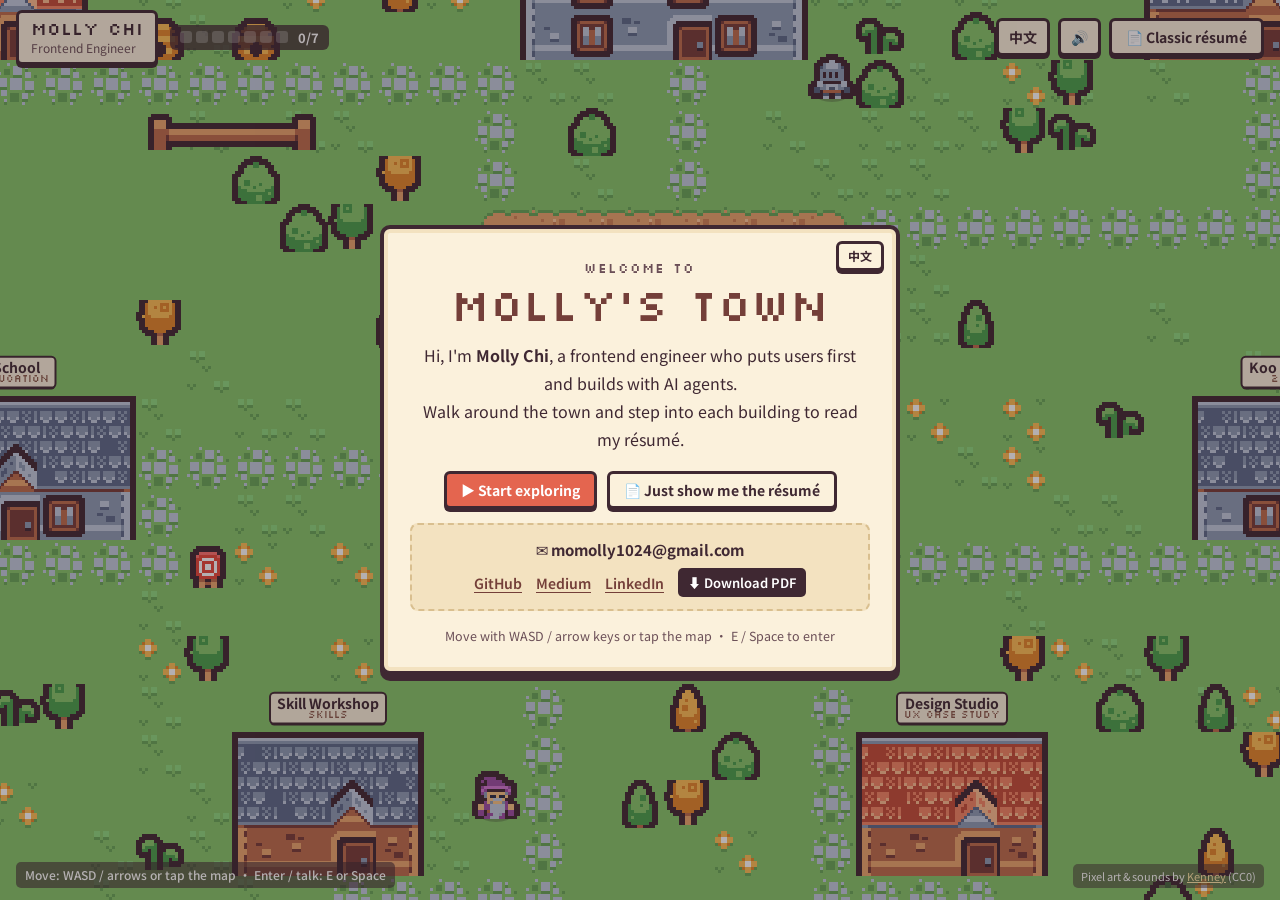
==== index.html @ bb118aad "Molly's Town: interactive résumé site Pixel-town résumé (zh/en) with one-page PDF downloads. Art and" ====
<!doctype html>
<html lang="zh-Hant">
<head>
  <meta charset="utf-8">
  <meta name="viewport" content="width=device-width, initial-scale=1, viewport-fit=cover">
  <title>Molly Chi · Frontend Engineer</title>
  <meta name="description" content="Molly Chi — UX-focused frontend engineer who builds faster with AI (Vue 3 / React / React Native). Explore my résumé as a pixel town, or download the one-page PDF.">
  <link rel="preconnect" href="https://fonts.googleapis.com">
  <link rel="preconnect" href="https://fonts.gstatic.com" crossorigin>
  <link href="https://fonts.googleapis.com/css2?family=Silkscreen:wght@400;700&family=Noto+Sans+TC:wght@400;500;700&display=swap" rel="stylesheet">
  <link rel="icon" href="data:image/svg+xml,<svg xmlns=%22http://www.w3.org/2000/svg%22 viewBox=%220 0 100 100%22><text y=%22.9em%22 font-size=%2290%22>🏡</text></svg>">
  <link rel="stylesheet" href="style.css?v=20261026i">
</head>
<body>
  <canvas id="game" aria-label="Pixel town map"></canvas>

  <header class="hud">
    <div class="hud-name"><strong>Molly Chi</strong><span data-t="hudTitle"></span></div>
    <div class="hud-progress" id="progress" aria-live="polite"></div>
    <div class="hud-actions">
      <button class="btn-icon" id="langBtn" data-t="langToggle"></button>
      <button class="btn-icon" id="muteBtn" aria-label="Sound">🔊</button>
      <a class="btn" id="classicBtn" data-t="classic" href="resume.html"></a>
    </div>
  </header>

  <div class="prompt" id="prompt" hidden></div>
  <div class="hint" id="hint" data-t="hint"></div>

  <div class="touch" id="touch" aria-hidden="true">
    <div class="dpad">
      <button data-dir="up">▲</button>
      <button data-dir="left">◀</button>
      <button data-dir="right">▶</button>
      <button data-dir="down">▼</button>
    </div>
    <button class="abtn" id="aBtn">A</button>
  </div>

  <div class="overlay" id="panelOverlay" hidden>
    <article class="panel" role="dialog" aria-modal="true" aria-labelledby="panelTitle">
      <button class="close" id="panelClose" aria-label="Close">✕</button>
      <div class="panel-body" id="panelBody"></div>
    </article>
  </div>

  <div class="overlay intro" id="intro">
    <div class="panel intro-card">
      <button class="btn-icon intro-lang" id="introLangBtn" data-t="langToggle"></button>
      <p class="eyebrow" data-t="eyebrow"></p>
      <h1>Molly's Town</h1>
      <p class="lead" data-t-html="introLead"></p>
      <div class="intro-actions">
        <button class="btn btn-primary" id="startBtn" data-t="start"></button>
        <a class="btn" id="introClassicBtn" data-t="justResume" href="resume.html"></a>
      </div>
      <div class="intro-contact" id="introContact"></div>
      <p class="small" data-t="introHelp"></p>
    </div>
  </div>

  <footer class="credit">Pixel art &amp; sounds by <a href="https://kenney.nl" target="_blank" rel="noopener">Kenney</a> (CC0)</footer>

  <noscript><p style="padding:2rem;font-family:sans-serif">This interactive résumé needs JavaScript. <a href="assets/Molly_Chi_Resume_EN.pdf">Download PDF (EN)</a> · <a href="assets/Molly_Chi_Resume_ZH.pdf">下載 PDF（中文）</a> · momolly1024@gmail.com</p></noscript>

  <script src="data.js?v=20261026i"></script>
  <script src="game.js?v=20261026i"></script>
</body>
</html>
---- style.css ----
:root {
  --ink: #3f2832;
  --ink-soft: #6b4f57;
  --paper: #fbf1dc;
  --paper-2: #f3e2c0;
  --wood: #b86f50;
  --wood-dark: #743f39;
  --grass: #8fc65a;
  --accent: #e4654f;
  --sky: #4a90b8;
  --pixel: "Silkscreen", "Noto Sans TC", system-ui, sans-serif;
  --body: "Noto Sans TC", system-ui, -apple-system, "PingFang TC", sans-serif;
  --gutter: 16px;
}

* { box-sizing: border-box; }
html, body { margin: 0; height: 100%; }
body {
  background: #6aa84f;
  color: var(--ink);
  font-family: var(--body);
  overflow: hidden;
  -webkit-tap-highlight-color: transparent;
}

#game {
  position: fixed; inset: 0;
  width: 100vw; height: 100vh; height: 100dvh;
  display: block;
  image-rendering: pixelated;
  touch-action: none;
  cursor: pointer;
}

/* ---------- buttons ---------- */
.btn, .btn-icon {
  font: 700 14px/1 var(--body);
  color: var(--ink);
  background: var(--paper);
  border: 3px solid var(--ink);
  border-radius: 6px;
  padding: 9px 14px;
  box-shadow: 0 3px 0 var(--ink);
  cursor: pointer;
  white-space: nowrap;
}
.btn:hover, .btn-icon:hover { background: #fff8e8; }
.btn:active, .btn-icon:active { transform: translateY(3px); box-shadow: 0 0 0 var(--ink); }
.btn:focus-visible, .btn-icon:focus-visible, .close:focus-visible { outline: 3px solid var(--sky); outline-offset: 2px; }
.btn-primary { background: var(--accent); color: #fff; }
.btn-primary:hover { background: #ef7863; }
.btn-icon { padding: 8px 10px; }

/* ---------- HUD ---------- */
.hud {
  position: fixed; top: 0; left: 0; right: 0;
  display: flex; align-items: center; gap: 12px;
  padding: max(10px, env(safe-area-inset-top)) var(--gutter) 10px;
  pointer-events: none;
  z-index: 5;
}
.hud > * { pointer-events: auto; }
.hud-name {
  display: flex; flex-direction: column;
  background: var(--paper); border: 3px solid var(--ink); border-radius: 6px;
  padding: 6px 12px; box-shadow: 0 3px 0 var(--ink);
}
.hud-name strong { font: 400 18px/1.1 var(--pixel); }
.hud-name span { font-size: 12px; color: var(--ink-soft); }
.hud-progress {
  display: flex; gap: 4px; align-items: center;
  background: rgba(63, 40, 50, .78); color: #fff;
  border-radius: 6px; padding: 6px 10px;
  font: 700 13px/1 var(--body);
}
.hud-progress .dot { width: 12px; height: 12px; border-radius: 3px; background: rgba(255,255,255,.25); }
.hud-progress .dot.on { background: #ffd35c; }
.hud-progress .label { margin-left: 6px; }
.hud-actions { margin-left: auto; display: flex; gap: 8px; }

.prompt {
  position: fixed; left: 50%; bottom: 72px; transform: translateX(-50%);
  background: var(--ink); color: #fff;
  font: 500 15px/1.3 var(--body);
  padding: 8px 14px; border-radius: 6px; z-index: 4;
  pointer-events: none; text-align: center; max-width: calc(100vw - 32px);
}
.prompt kbd {
  display: inline-block; background: var(--paper); color: var(--ink);
  border-radius: 4px; padding: 1px 6px; margin: 0 2px; font: inherit;
}
.hint {
  position: fixed; left: var(--gutter); bottom: 12px; z-index: 3;
  font: 500 12px/1.3 var(--body); color: #fff;
  background: rgba(63, 40, 50, .6); padding: 5px 9px; border-radius: 5px;
  transition: opacity .6s;
}
.hint.fade { opacity: 0; }
.credit {
  position: fixed; right: var(--gutter); bottom: 12px; z-index: 3;
  font-size: 11px; color: #fff; background: rgba(63, 40, 50, .5);
  padding: 4px 8px; border-radius: 5px;
}
.credit a { color: #ffe9a8; }

/* ---------- touch controls ---------- */
.touch { display: none; }
@media (pointer: coarse) {
  .touch { display: block; }
  .hint, .credit { display: none; }
  .dpad {
    position: fixed; left: var(--gutter); bottom: calc(18px + env(safe-area-inset-bottom));
    width: 138px; height: 138px; z-index: 4;
    display: grid; grid-template: repeat(3, 1fr) / repeat(3, 1fr);
  }
  .dpad button, .abtn {
    background: rgba(251, 241, 220, .85); color: var(--ink);
    border: 3px solid var(--ink); border-radius: 8px; font-size: 16px;
    touch-action: none; user-select: none; -webkit-user-select: none;
  }
  .dpad button.held, .abtn.held { background: #ffd35c; }
  .dpad [data-dir=up] { grid-area: 1 / 2; }
  .dpad [data-dir=left] { grid-area: 2 / 1; }
  .dpad [data-dir=right] { grid-area: 2 / 3; }
  .dpad [data-dir=down] { grid-area: 3 / 2; }
  .abtn {
    position: fixed; right: var(--gutter); bottom: calc(40px + env(safe-area-inset-bottom));
    width: 64px; height: 64px; border-radius: 50%; z-index: 4;
    font: 400 22px/1 var(--pixel);
  }
  .prompt { bottom: calc(170px + env(safe-area-inset-bottom)); }
}

/* ---------- overlays & panel ---------- */
.overlay {
  position: fixed; inset: 0; z-index: 10;
  display: flex; align-items: center; justify-content: center;
  padding: var(--gutter);
  background: rgba(40, 26, 32, .45);
}
.overlay[hidden] { display: none; }
.panel {
  position: relative;
  width: min(720px, 100%); max-height: calc(100dvh - 32px);
  overflow: auto;
  background: var(--paper);
  border: 4px solid var(--ink); border-radius: 10px;
  box-shadow: 0 6px 0 var(--ink), inset 0 0 0 4px var(--paper-2);
  padding: 28px 28px 24px;
  animation: pop .18s ease-out;
}
@keyframes pop { from { transform: scale(.94); opacity: 0; } }
.close {
  position: sticky; float: right; top: 0; margin: -12px -12px 0 8px;
  width: 36px; height: 36px; border-radius: 6px;
  border: 3px solid var(--ink); background: var(--paper-2); color: var(--ink);
  font: 400 16px/1 var(--pixel); cursor: pointer; z-index: 1;
}
.panel h2 { font: 700 26px/1.25 var(--body); margin: 0 0 2px; }
.panel .sub { margin: 0 0 18px; color: var(--ink-soft); font-size: 14px; }
.panel .sub b { color: var(--wood-dark); }
.panel h3 { font: 700 17px/1.35 var(--body); margin: 20px 0 6px; }
.panel h3 a { color: inherit; text-decoration-color: var(--wood); text-underline-offset: 3px; }
.panel p { margin: 0 0 10px; line-height: 1.75; font-size: 15px; }
.panel ul { margin: 6px 0 10px; padding-left: 1.2em; line-height: 1.7; font-size: 15px; }
.panel li::marker { color: var(--wood); }
.card {
  background: #fff9ec; border: 2px solid #e2c99c; border-radius: 8px;
  padding: 14px 16px; margin: 12px 0;
}
.card h3 { margin-top: 0; }
.chips { display: flex; flex-wrap: wrap; gap: 6px; margin: 8px 0 2px; padding: 0; list-style: none; }
.chips li {
  font-size: 12.5px; line-height: 1; padding: 6px 9px;
  background: var(--paper-2); border-radius: 999px; border: 1.5px solid #d9bf8f;
}
.chips.strong li { background: var(--ink); color: #fff; border-color: var(--ink); }
.links { display: flex; flex-wrap: wrap; gap: 8px; margin-top: 8px; }
.links a { text-decoration: none; }
.timeline { list-style: none; padding: 0; margin: 8px 0; }
.timeline li { display: grid; grid-template-columns: 56px 1fr; gap: 10px; padding: 6px 0; border-bottom: 1px dashed #dcc39a; }
.timeline b { font-family: var(--pixel); color: var(--wood-dark); }
.panel-foot { margin-top: 18px; display: flex; flex-wrap: wrap; gap: 8px; justify-content: space-between; align-items: center; font-size: 13px; color: var(--ink-soft); }

/* ---------- intro ---------- */
.intro { background: rgba(40, 26, 32, .35); }
.intro-card { text-align: center; width: min(520px, 100%); padding: 32px 26px 24px; }
.intro-card .eyebrow { font: 400 14px/1 var(--pixel); color: var(--ink-soft); margin: 0 0 6px; letter-spacing: .08em; }
.intro-card h1 { font: 400 44px/1.05 var(--pixel); margin: 0 0 14px; color: var(--wood-dark); }
.intro-card .lead { font-size: 16px; }
.intro-actions { display: flex; gap: 10px; justify-content: center; flex-wrap: wrap; margin: 18px 0 14px; }
.intro-card .small { font-size: 12.5px; color: var(--ink-soft); margin: 0; }

@media (max-width: 640px) {
  .hud { flex-wrap: wrap; gap: 8px; }
  .hud-name strong { font-size: 16px; }
  .hud-progress { order: 3; }
  .btn { font-size: 13px; padding: 8px 10px; }
  .panel { padding: 22px 18px 18px; }
  .panel h2 { font-size: 22px; }
  .intro-card h1 { font-size: 36px; }
  .timeline li { grid-template-columns: 48px 1fr; }
}

@media (prefers-reduced-motion: reduce) {
  .panel { animation: none; }
}

/* ---------- speech bubble ---------- */
.bubble {
  position: fixed; z-index: 6; transform: translate(-50%, -100%);
  width: max-content; max-width: min(280px, calc(100vw - 32px));
  background: #fff; color: var(--ink);
  border: 3px solid var(--ink); border-radius: 10px;
  padding: 10px 30px 10px 12px; font-size: 14.5px; line-height: 1.6;
  box-shadow: 0 3px 0 var(--ink); cursor: pointer;
}
.bubble[hidden] { display: none; }
.bubble::after {
  content: ""; position: absolute; left: 50%; bottom: -11px; margin-left: -8px;
  border: 8px solid transparent; border-top-color: var(--ink); border-bottom: 0;
}
.bubble .more { position: absolute; right: 10px; bottom: 8px; font-size: 11px; color: var(--wood); animation: blink 1s steps(2) infinite; }
@keyframes blink { 50% { opacity: .2; } }
.panel .chips { padding-left: 0; }

/* ---------- intro contact & language ---------- */
.intro-card { position: relative; }
.intro-lang { position: absolute; top: 12px; right: 12px; font-size: 12px; padding: 6px 9px; }
a.btn { display: inline-flex; align-items: center; text-decoration: none; }
.intro-contact {
  margin: 4px 0 14px; padding: 12px 14px; background: var(--paper-2);
  border: 2px dashed #d9bf8f; border-radius: 8px;
}
.contact-mail { display: inline-block; font-weight: 700; color: var(--ink); font-size: 15px; text-decoration: none; margin-bottom: 8px; word-break: break-all; }
.contact-mail:hover { text-decoration: underline; }
.contact-row { display: flex; flex-wrap: wrap; gap: 6px 14px; justify-content: center; align-items: center; font-size: 14px; }
.contact-row a { color: var(--wood-dark); font-weight: 600; text-underline-offset: 3px; }
.contact-row a.dl {
  background: var(--ink); color: #fff; text-decoration: none; border-radius: 5px; padding: 5px 10px; font-size: 13px;
}
.lead-note { background: #fff4d6; border-left: 4px solid #e4a72b; padding: 8px 12px; border-radius: 4px; }

/* ---------- case study ---------- */
.figure { display: grid; grid-template-columns: 1fr 1fr; gap: 12px; margin: 14px 0 6px; }
.figure figure { margin: 0; }
.figure svg { display: block; width: 100%; height: auto; border-radius: 6px; border: 2px solid var(--ink); }
.figure figcaption { font-size: 13px; margin-top: 6px; color: var(--ink-soft); line-height: 1.4; }
.decision h3 { display: flex; gap: 8px; align-items: center; }
.decision .num {
  flex: none; width: 24px; height: 24px; border-radius: 50%; background: var(--accent); color: #fff;
  font: 700 13px/24px var(--body); text-align: center;
}
.decision p { margin-bottom: 4px; }
.decision .why { color: var(--ink-soft); }
.flow { list-style: none; padding: 0; margin: 8px 0 12px; display: flex; flex-wrap: wrap; gap: 6px; counter-reset: step; }
.flow li {
  counter-increment: step; background: var(--paper-2); border: 1.5px solid #d9bf8f; border-radius: 999px;
  padding: 5px 12px 5px 6px; font-size: 13.5px; display: flex; align-items: center; gap: 6px;
}
.flow li::before {
  content: counter(step); width: 20px; height: 20px; border-radius: 50%; background: var(--ink); color: #fff;
  font-size: 11px; display: grid; place-items: center;
}
@media (max-width: 520px) { .figure { grid-template-columns: 1fr; } }
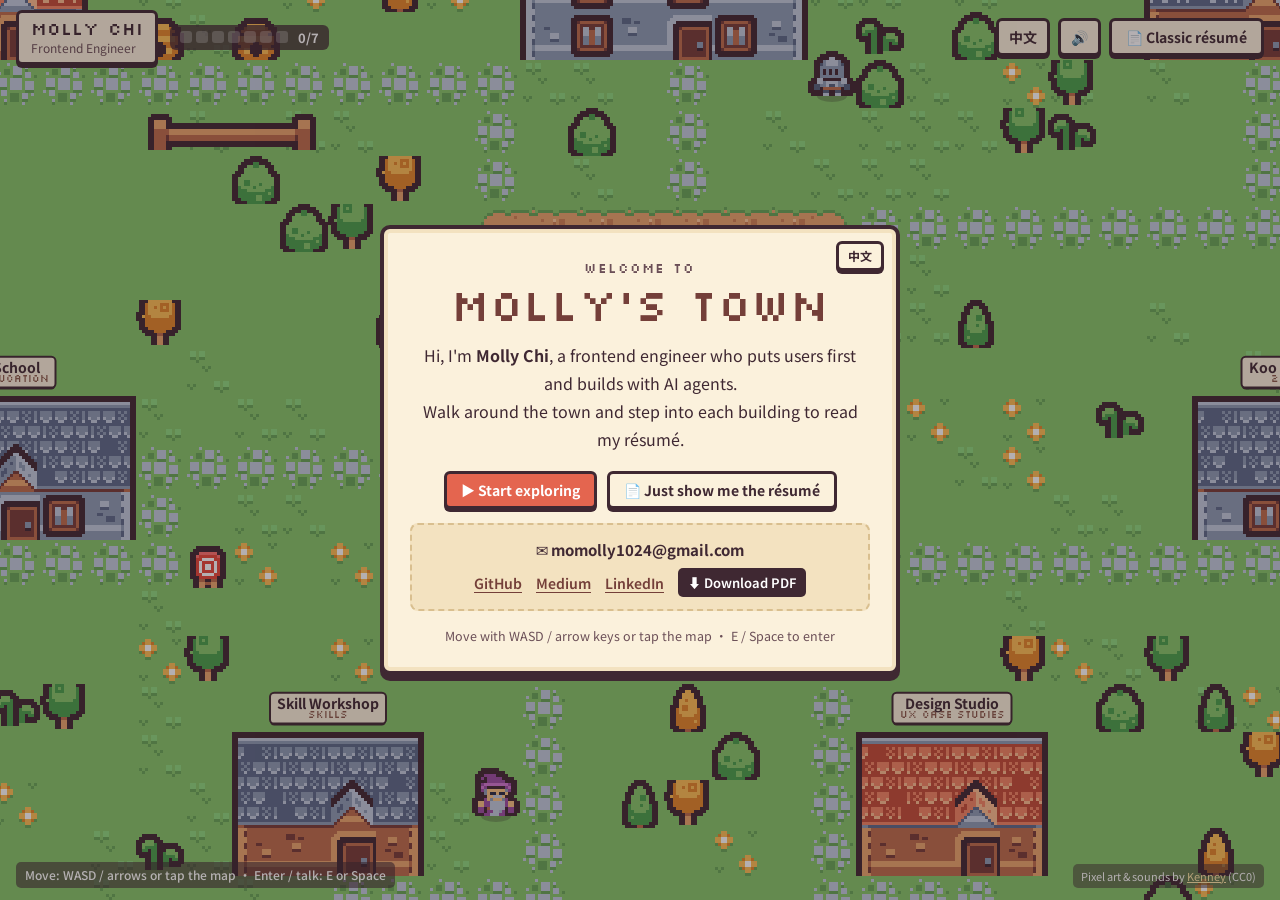
==== commit a6a49463: "Add UX case collection to design studio; update interests - Design studio now shows 6 UX case studie" ====
--- a/index.html
+++ b/index.html
@@ -9,7 +9,7 @@
   <link rel="preconnect" href="https://fonts.gstatic.com" crossorigin>
   <link href="https://fonts.googleapis.com/css2?family=Silkscreen:wght@400;700&family=Noto+Sans+TC:wght@400;500;700&display=swap" rel="stylesheet">
   <link rel="icon" href="data:image/svg+xml,<svg xmlns=%22http://www.w3.org/2000/svg%22 viewBox=%220 0 100 100%22><text y=%22.9em%22 font-size=%2290%22>🏡</text></svg>">
-  <link rel="stylesheet" href="style.css?v=20261026i">
+  <link rel="stylesheet" href="style.css?v=20261028a">
 </head>
 <body>
   <canvas id="game" aria-label="Pixel town map"></canvas>
@@ -63,7 +63,8 @@
 
   <noscript><p style="padding:2rem;font-family:sans-serif">This interactive résumé needs JavaScript. <a href="assets/Molly_Chi_Resume_EN.pdf">Download PDF (EN)</a> · <a href="assets/Molly_Chi_Resume_ZH.pdf">下載 PDF（中文）</a> · momolly1024@gmail.com</p></noscript>
 
-  <script src="data.js?v=20261026i"></script>
-  <script src="game.js?v=20261026i"></script>
+  <script src="data.js?v=20261028a"></script>
+  <script src="ux-cases.js?v=20261028a"></script>
+  <script src="game.js?v=20261028a"></script>
 </body>
 </html>
--- a/style.css
+++ b/style.css
@@ -263,3 +263,19 @@
   font-size: 11px; display: grid; place-items: center;
 }
 @media (max-width: 520px) { .figure { grid-template-columns: 1fr; } }
+
+/* ---------- UX case collection ---------- */
+.eyebrow-sm { font: 600 12px/1 var(--body); letter-spacing: .06em; color: var(--ink-soft); margin: 0 0 8px; text-transform: uppercase; }
+.case-tabs { list-style: none; padding: 0; margin: 0 0 16px; display: flex; flex-wrap: wrap; gap: 6px; }
+.case-tabs button {
+  font: 500 12.5px/1.3 var(--body); color: var(--ink); background: var(--paper-2);
+  border: 1.5px solid #d9bf8f; border-radius: 999px; padding: 6px 10px; cursor: pointer; text-align: left;
+}
+.case-tabs button.on { background: var(--ink); color: #fff; border-color: var(--ink); }
+.case-tabs button:focus-visible { outline: 3px solid var(--sky); outline-offset: 2px; }
+.figure.text { grid-template-columns: 1fr 1fr; }
+.ba { border-radius: 8px; padding: 12px 14px; font-size: 14px; line-height: 1.55; border: 2px solid; }
+.ba b { margin-right: 6px; }
+.ba.before { background: #fdecea; border-color: #e4a39a; }
+.ba.after { background: #eef7e6; border-color: #a9d38a; }
+.next-case { text-align: right; margin-top: 14px; }
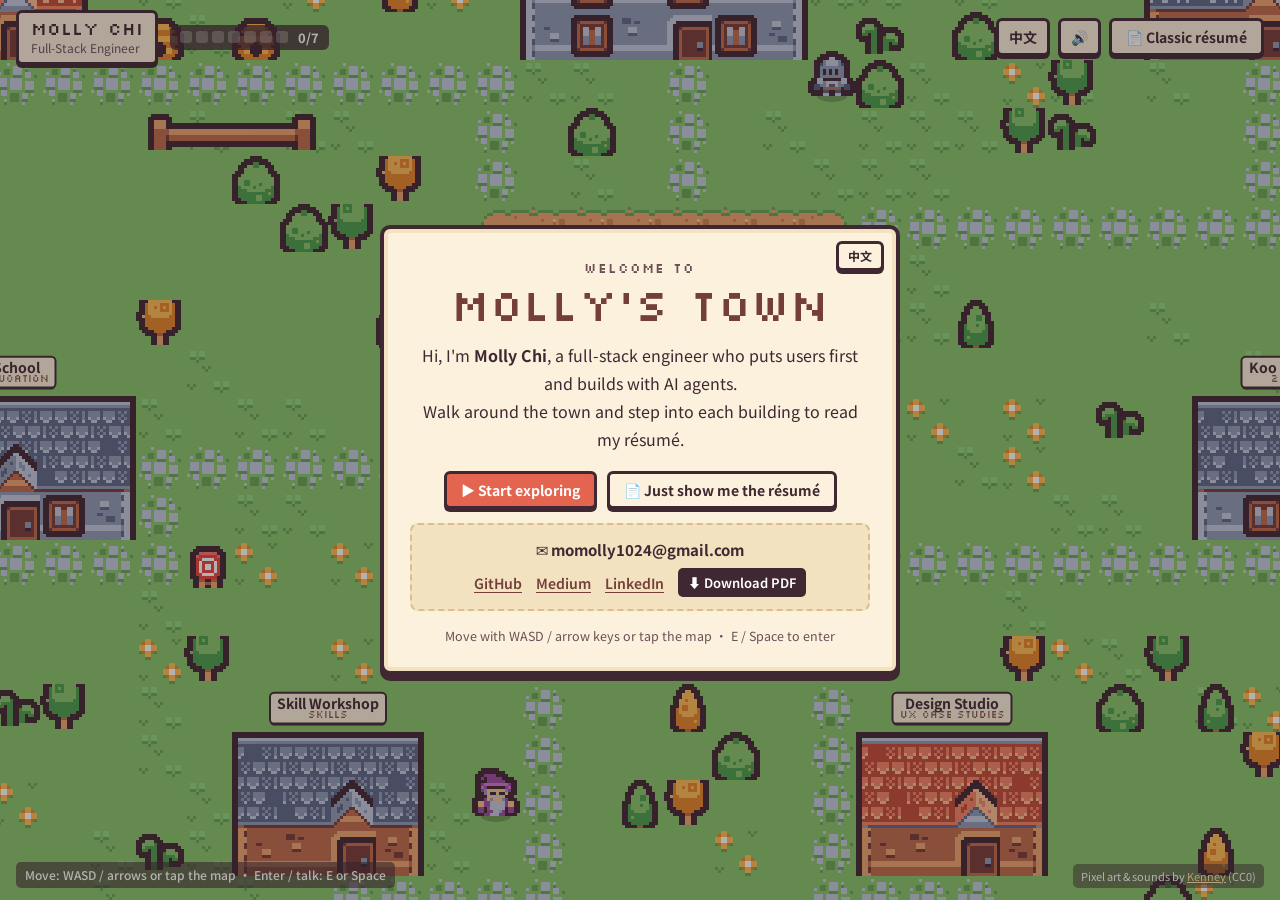
==== commit daecc728: "職稱改為全端工程師（中英、PDF）" ====
--- a/index.html
+++ b/index.html
@@ -3,13 +3,13 @@
 <head>
   <meta charset="utf-8">
   <meta name="viewport" content="width=device-width, initial-scale=1, viewport-fit=cover">
-  <title>Molly Chi · Frontend Engineer</title>
-  <meta name="description" content="Molly Chi — UX-focused frontend engineer who builds faster with AI (Vue 3 / React / React Native). Explore my résumé as a pixel town, or download the one-page PDF.">
+  <title>Molly Chi · Full-Stack Engineer</title>
+  <meta name="description" content="Molly Chi — UX-focused full-stack engineer (frontend-first) who builds faster with AI (Vue 3 / React / React Native). Explore my résumé as a pixel town, or download the one-page PDF.">
   <link rel="preconnect" href="https://fonts.googleapis.com">
   <link rel="preconnect" href="https://fonts.gstatic.com" crossorigin>
   <link href="https://fonts.googleapis.com/css2?family=Silkscreen:wght@400;700&family=Noto+Sans+TC:wght@400;500;700&display=swap" rel="stylesheet">
   <link rel="icon" href="data:image/svg+xml,<svg xmlns=%22http://www.w3.org/2000/svg%22 viewBox=%220 0 100 100%22><text y=%22.9em%22 font-size=%2290%22>🏡</text></svg>">
-  <link rel="stylesheet" href="style.css?v=20261028a">
+  <link rel="stylesheet" href="style.css?v=20261105a">
 </head>
 <body>
   <canvas id="game" aria-label="Pixel town map"></canvas>
@@ -63,8 +63,8 @@
 
   <noscript><p style="padding:2rem;font-family:sans-serif">This interactive résumé needs JavaScript. <a href="assets/Molly_Chi_Resume_EN.pdf">Download PDF (EN)</a> · <a href="assets/Molly_Chi_Resume_ZH.pdf">下載 PDF（中文）</a> · momolly1024@gmail.com</p></noscript>
 
-  <script src="data.js?v=20261028a"></script>
-  <script src="ux-cases.js?v=20261028a"></script>
-  <script src="game.js?v=20261028a"></script>
+  <script src="data.js?v=20261105a"></script>
+  <script src="ux-cases.js?v=20261105a"></script>
+  <script src="game.js?v=20261105a"></script>
 </body>
 </html>
